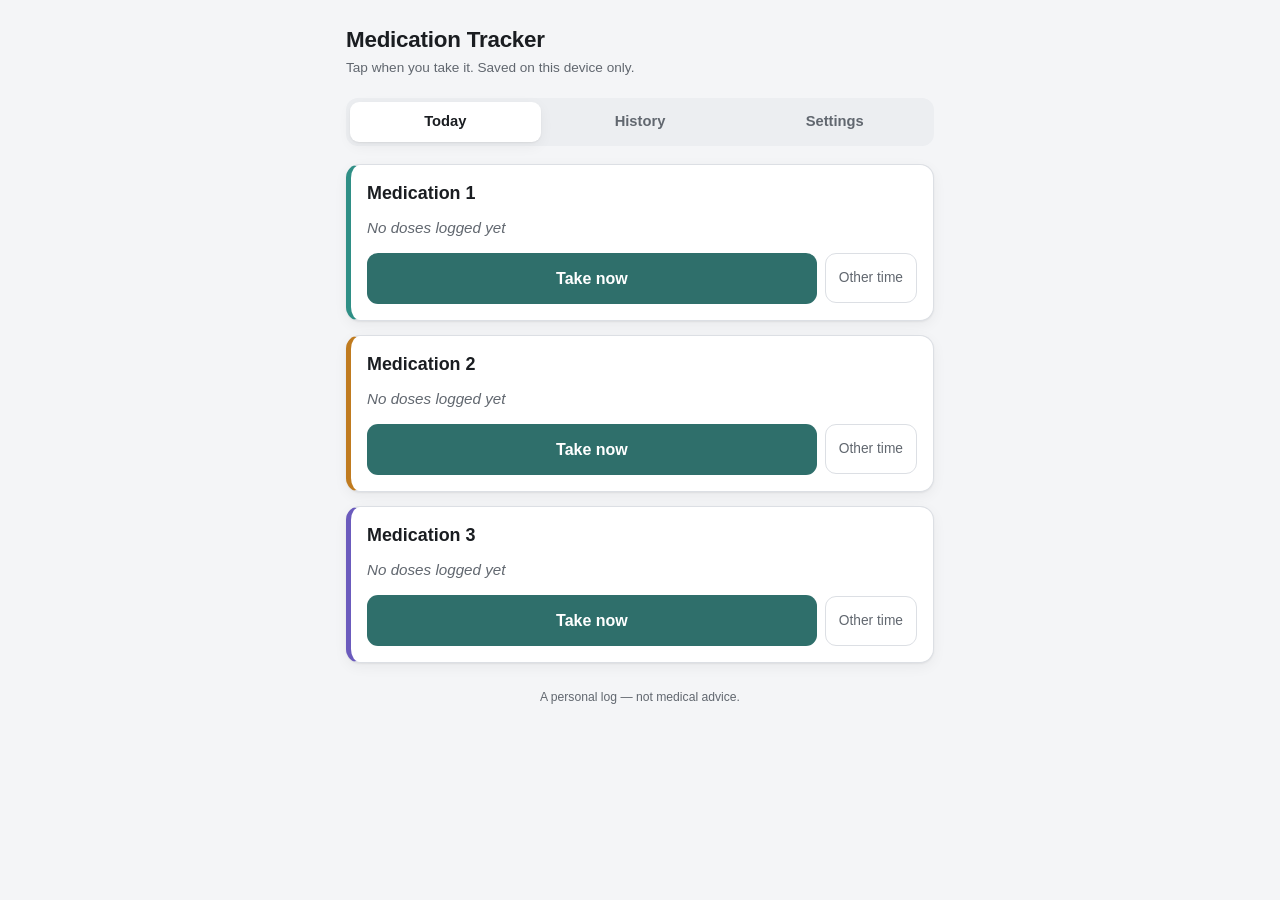
==== meds/index.html @ 49206b59 "Add local medication tracker web app A single-file, dependency-free page for logging when medication" ====
<!DOCTYPE html>
<html lang="en">
<head>
<meta charset="utf-8">
<meta name="viewport" content="width=device-width, initial-scale=1, viewport-fit=cover">
<meta name="color-scheme" content="light dark">
<meta name="description" content="A private, on-device log of when you took your medication.">
<title>Medication Tracker</title>
<style>
  :root {
    --bg: #f4f5f7;
    --surface: #ffffff;
    --surface-2: #eceef1;
    --text: #1a1d21;
    --text-muted: #61676f;
    --border: #dcdfe4;
    --accent: #2f6f6b;
    --accent-text: #ffffff;
    --danger: #b3261e;
    --warn-bg: #fdf3e2;
    --warn-text: #7a4e00;
    --warn-border: #e8d3a8;
    --shadow: 0 1px 2px rgba(0,0,0,.06), 0 4px 14px rgba(0,0,0,.05);
    --radius: 14px;
  }
  @media (prefers-color-scheme: dark) {
    :root {
      --bg: #14161a;
      --surface: #1d2025;
      --surface-2: #262a30;
      --text: #e9ebee;
      --text-muted: #9aa1aa;
      --border: #333840;
      --accent: #5fb3ad;
      --accent-text: #10201f;
      --danger: #f2938c;
      --warn-bg: #33291a;
      --warn-text: #e8c88a;
      --warn-border: #4d3e26;
      --shadow: 0 1px 2px rgba(0,0,0,.3), 0 4px 14px rgba(0,0,0,.25);
    }
  }

  * { box-sizing: border-box; }
  html, body { margin: 0; padding: 0; }
  body {
    background: var(--bg);
    color: var(--text);
    font-family: -apple-system, BlinkMacSystemFont, "Segoe UI", Roboto, Helvetica, Arial, sans-serif;
    font-size: 16px;
    line-height: 1.45;
    -webkit-text-size-adjust: 100%;
    padding: 0 0 env(safe-area-inset-bottom);
  }
  .wrap { max-width: 620px; margin: 0 auto; padding: 16px 16px 48px; }

  header { padding: 8px 0 4px; }
  h1 { font-size: 1.4rem; margin: 0 0 2px; letter-spacing: -.01em; }
  .sub { color: var(--text-muted); font-size: .85rem; margin: 0 0 16px; }

  /* ---- tabs ---- */
  nav.tabs {
    display: flex; gap: 4px; background: var(--surface-2);
    padding: 4px; border-radius: 12px; margin-bottom: 18px;
  }
  nav.tabs button {
    flex: 1; border: 0; background: transparent; color: var(--text-muted);
    font: inherit; font-size: .92rem; font-weight: 600; padding: 9px 6px;
    border-radius: 9px; cursor: pointer;
  }
  nav.tabs button[aria-selected="true"] {
    background: var(--surface); color: var(--text); box-shadow: var(--shadow);
  }

  /* ---- med cards ---- */
  .card {
    background: var(--surface); border: 1px solid var(--border);
    border-radius: var(--radius); box-shadow: var(--shadow);
    padding: 16px; margin-bottom: 14px;
    border-left: 5px solid var(--med-color, var(--accent));
  }
  .card-head { display: flex; align-items: baseline; gap: 8px; flex-wrap: wrap; }
  .med-name { font-size: 1.12rem; font-weight: 700; margin: 0; }
  .med-dose { color: var(--text-muted); font-size: .87rem; }
  .status { margin: 10px 0 14px; font-size: .95rem; }
  .status .big { font-weight: 600; }
  .status .never { color: var(--text-muted); font-style: italic; }
  .meta { color: var(--text-muted); font-size: .82rem; margin-top: 2px; }

  .interval-note {
    margin: 10px 0 0; padding: 8px 11px; border-radius: 9px;
    background: var(--warn-bg); color: var(--warn-text);
    border: 1px solid var(--warn-border); font-size: .83rem;
  }

  .actions { display: flex; gap: 8px; align-items: center; }
  button.take {
    flex: 1; background: var(--accent); color: var(--accent-text);
    border: 0; border-radius: 11px; padding: 14px 16px;
    font: inherit; font-weight: 700; font-size: 1rem; cursor: pointer;
    min-height: 50px;
  }
  button.take:active { transform: translateY(1px); }
  button.ghost {
    background: transparent; color: var(--text-muted);
    border: 1px solid var(--border); border-radius: 11px;
    padding: 12px 13px; font: inherit; font-size: .86rem;
    cursor: pointer; min-height: 50px; white-space: nowrap;
  }
  button.ghost:hover { color: var(--text); }

  /* ---- history ---- */
  .day-group { margin-bottom: 20px; }
  .day-head {
    font-size: .8rem; font-weight: 700; text-transform: uppercase;
    letter-spacing: .05em; color: var(--text-muted); margin: 0 0 7px 2px;
  }
  ul.entries { list-style: none; margin: 0; padding: 0;
    background: var(--surface); border: 1px solid var(--border);
    border-radius: var(--radius); overflow: hidden; box-shadow: var(--shadow); }
  ul.entries li {
    display: flex; align-items: center; gap: 11px;
    padding: 11px 13px; border-top: 1px solid var(--border);
  }
  ul.entries li:first-child { border-top: 0; }
  .dot { width: 10px; height: 10px; border-radius: 50%; flex: none; background: var(--accent); }
  .entry-time { font-variant-numeric: tabular-nums; font-weight: 600; min-width: 58px; }
  .entry-name { flex: 1; min-width: 0; overflow: hidden; text-overflow: ellipsis; white-space: nowrap; }
  .entry-note { color: var(--text-muted); font-size: .82rem; }
  button.del {
    background: transparent; border: 0; color: var(--text-muted);
    font: inherit; font-size: 1.1rem; line-height: 1; cursor: pointer;
    padding: 6px 8px; border-radius: 7px; flex: none;
  }
  button.del:hover { color: var(--danger); background: var(--surface-2); }

  /* ---- settings ---- */
  fieldset {
    background: var(--surface); border: 1px solid var(--border);
    border-radius: var(--radius); box-shadow: var(--shadow);
    padding: 14px 16px 16px; margin: 0 0 14px;
  }
  legend { font-weight: 700; font-size: .95rem; padding: 0 6px; }
  label { display: block; font-size: .8rem; font-weight: 600; color: var(--text-muted); margin: 10px 0 4px; }
  input[type="text"], input[type="number"], input[type="datetime-local"] {
    width: 100%; padding: 10px 11px; font: inherit; font-size: .95rem;
    background: var(--bg); color: var(--text);
    border: 1px solid var(--border); border-radius: 9px;
  }
  .row { display: flex; gap: 10px; }
  .row > * { flex: 1; min-width: 0; }
  .btn-row { display: flex; gap: 8px; flex-wrap: wrap; margin-top: 14px; }
  .btn-row button { flex: 1 1 auto; min-width: 120px; }
  button.secondary {
    background: var(--surface-2); color: var(--text); border: 1px solid var(--border);
    border-radius: 10px; padding: 11px 14px; font: inherit; font-size: .9rem;
    font-weight: 600; cursor: pointer;
  }
  button.danger { color: var(--danger); }
  .hint { font-size: .8rem; color: var(--text-muted); margin: 8px 0 0; }
  .med-block { border-top: 1px dashed var(--border); padding-top: 12px; margin-top: 14px; }
  .med-block:first-of-type { border-top: 0; padding-top: 0; margin-top: 6px; }
  .med-block-head { display: flex; align-items: center; justify-content: space-between; gap: 8px; }
  .swatch { width: 13px; height: 13px; border-radius: 4px; display: inline-block; vertical-align: -1px; margin-right: 6px; }

  .empty { color: var(--text-muted); text-align: center; padding: 34px 12px; font-size: .92rem; }

  /* ---- toast ---- */
  #toast {
    position: fixed; left: 50%; transform: translateX(-50%);
    bottom: calc(18px + env(safe-area-inset-bottom));
    background: var(--text); color: var(--bg);
    padding: 11px 14px; border-radius: 11px; box-shadow: var(--shadow);
    display: flex; align-items: center; gap: 14px; font-size: .9rem;
    max-width: calc(100vw - 32px); z-index: 50;
  }
  #toast[hidden] { display: none; }
  #toast button {
    background: transparent; border: 0; color: var(--bg);
    font: inherit; font-weight: 700; text-decoration: underline;
    cursor: pointer; padding: 2px 4px; flex: none;
  }

  /* ---- dialog ---- */
  dialog {
    border: 1px solid var(--border); border-radius: var(--radius);
    background: var(--surface); color: var(--text);
    padding: 18px; width: min(400px, calc(100vw - 32px)); box-shadow: var(--shadow);
  }
  dialog::backdrop { background: rgba(0,0,0,.45); }
  dialog h2 { margin: 0 0 4px; font-size: 1.05rem; }

  .banner {
    background: var(--warn-bg); color: var(--warn-text);
    border: 1px solid var(--warn-border);
    padding: 11px 13px; border-radius: 10px; font-size: .85rem; margin-bottom: 16px;
  }
  .banner[hidden] { display: none; }
  .banner code { font-size: .85em; }

  footer { margin-top: 26px; text-align: center; color: var(--text-muted); font-size: .76rem; }
</style>
</head>
<body>
<div class="wrap">

  <header>
    <h1>Medication Tracker</h1>
    <p class="sub">Tap when you take it. Saved on this device only.</p>
  </header>

  <div class="banner" id="storage-warning" hidden>
    <strong>Storage unavailable.</strong> This browser is blocking local storage, so entries
    will be lost when you close the page. Serve the folder over <code>http://localhost</code>
    instead of opening the file directly &mdash; see the README.
  </div>

  <nav class="tabs" role="tablist">
    <button role="tab" id="tab-today"    aria-selected="true"  aria-controls="view-today">Today</button>
    <button role="tab" id="tab-history"  aria-selected="false" aria-controls="view-history">History</button>
    <button role="tab" id="tab-settings" aria-selected="false" aria-controls="view-settings">Settings</button>
  </nav>

  <main>
    <section id="view-today"    role="tabpanel" aria-labelledby="tab-today"></section>
    <section id="view-history"  role="tabpanel" aria-labelledby="tab-history" hidden></section>
    <section id="view-settings" role="tabpanel" aria-labelledby="tab-settings" hidden></section>
  </main>

  <footer>A personal log &mdash; not medical advice.</footer>
</div>

<div id="toast" hidden role="status" aria-live="polite">
  <span id="toast-msg"></span>
  <button type="button" id="toast-action"></button>
</div>

<dialog id="manual-dialog">
  <form method="dialog">
    <h2 id="manual-title">Log a dose</h2>
    <p class="hint" style="margin-top:0">Use this if you took it earlier and forgot to log it.</p>
    <label for="manual-when">Date &amp; time</label>
    <input type="datetime-local" id="manual-when" required>
    <label for="manual-note">Note (optional)</label>
    <input type="text" id="manual-note" placeholder="e.g. with food" maxlength="120">
    <div class="btn-row">
      <button type="submit" value="cancel" class="secondary">Cancel</button>
      <button type="submit" value="save" class="secondary" id="manual-save"
              style="background:var(--accent);color:var(--accent-text);border-color:var(--accent)">Save</button>
    </div>
  </form>
</dialog>

<script>
(function () {
  "use strict";

  var STORAGE_KEY = "medtracker.v1";
  var PALETTE = ["#2f8f86", "#c07b1f", "#6b5bbd"];

  /* ---------- storage (degrades gracefully when blocked) ---------- */

  var storageOK = (function () {
    try {
      var k = "__mt_probe__";
      window.localStorage.setItem(k, "1");
      window.localStorage.removeItem(k);
      return true;
    } catch (e) {
      return false;
    }
  })();

  if (!storageOK) document.getElementById("storage-warning").hidden = false;

  function defaultState() {
    return {
      version: 1,
      meds: [
        { id: uid(), name: "Medication 1", dose: "", minIntervalHours: null, color: PALETTE[0] },
        { id: uid(), name: "Medication 2", dose: "", minIntervalHours: null, color: PALETTE[1] },
        { id: uid(), name: "Medication 3", dose: "", minIntervalHours: null, color: PALETTE[2] }
      ],
      log: []
    };
  }

  function load() {
    if (!storageOK) return defaultState();
    try {
      var raw = window.localStorage.getItem(STORAGE_KEY);
      if (!raw) return defaultState();
      var parsed = JSON.parse(raw);
      if (!parsed || !Array.isArray(parsed.meds) || !Array.isArray(parsed.log)) return defaultState();
      // Normalise anything hand-edited or written by an older build.
      parsed.meds = parsed.meds.map(function (m, i) {
        return {
          id: m.id || uid(),
          name: typeof m.name === "string" && m.name.trim() ? m.name : "Medication " + (i + 1),
          dose: typeof m.dose === "string" ? m.dose : "",
          minIntervalHours: Number.isFinite(m.minIntervalHours) && m.minIntervalHours > 0 ? m.minIntervalHours : null,
          color: m.color || PALETTE[i % PALETTE.length]
        };
      });
      parsed.log = parsed.log
        .filter(function (e) { return e && Number.isFinite(e.ts); })
        .map(function (e) {
          return { id: e.id || uid(), medId: e.medId, ts: e.ts, note: typeof e.note === "string" ? e.note : "" };
        });
      return parsed;
    } catch (e) {
      return defaultState();
    }
  }

  function save() {
    if (!storageOK) return;
    try {
      window.localStorage.setItem(STORAGE_KEY, JSON.stringify(state));
    } catch (e) {
      document.getElementById("storage-warning").hidden = false;
    }
  }

  function uid() {
    if (window.crypto && typeof window.crypto.randomUUID === "function") return window.crypto.randomUUID();
    return "id-" + Date.now().toString(36) + "-" + Math.random().toString(36).slice(2, 10);
  }

  var state = load();

  // Write the seeded defaults straight away, so a fresh install has stable
  // medication ids on disk even if the page is closed without logging anything.
  if (storageOK && !window.localStorage.getItem(STORAGE_KEY)) save();

  /* ---------- helpers ---------- */

  function esc(s) {
    return String(s == null ? "" : s).replace(/[&<>"']/g, function (c) {
      return { "&": "&amp;", "<": "&lt;", ">": "&gt;", '"': "&quot;", "'": "&#39;" }[c];
    });
  }

  var fmtTime = function (ts) {
    return new Date(ts).toLocaleTimeString([], { hour: "2-digit", minute: "2-digit" });
  };
  var fmtDayLong = function (ts) {
    return new Date(ts).toLocaleDateString([], { weekday: "long", day: "numeric", month: "short" });
  };
  function dayKey(ts) {
    var d = new Date(ts);
    return d.getFullYear() + "-" + pad(d.getMonth() + 1) + "-" + pad(d.getDate());
  }
  function pad(n) { return String(n).padStart(2, "0"); }

  function timeAgo(ts, now) {
    var mins = Math.floor(Math.max(0, (now - ts)) / 60000);
    if (mins < 1) return "just now";
    if (mins < 60) return mins + (mins === 1 ? " minute ago" : " minutes ago");
    var h = Math.floor(mins / 60), m = mins % 60;
    if (h < 24) return m ? h + "h " + m + "m ago" : h + (h === 1 ? " hour ago" : " hours ago");
    var d = Math.floor(h / 24);
    return d === 1 ? "yesterday" : d + " days ago";
  }

  function durationText(ms) {
    var mins = Math.max(0, Math.round(ms / 60000));
    var h = Math.floor(mins / 60), m = mins % 60;
    if (h && m) return h + "h " + m + "m";
    if (h) return h + "h";
    return m + "m";
  }

  function toLocalInputValue(d) {
    return d.getFullYear() + "-" + pad(d.getMonth() + 1) + "-" + pad(d.getDate()) +
           "T" + pad(d.getHours()) + ":" + pad(d.getMinutes());
  }

  function medById(id) {
    for (var i = 0; i < state.meds.length; i++) if (state.meds[i].id === id) return state.meds[i];
    return null;
  }

  function entriesFor(medId) {
    return state.log.filter(function (e) { return e.medId === medId; })
                    .sort(function (a, b) { return b.ts - a.ts; });
  }

  function lastEntry(medId) {
    return entriesFor(medId)[0] || null;
  }

  function countToday(medId) {
    var today = dayKey(Date.now());
    return state.log.filter(function (e) { return e.medId === medId && dayKey(e.ts) === today; }).length;
  }

  /* ---------- actions ---------- */

  function addEntry(medId, ts, note) {
    var entry = { id: uid(), medId: medId, ts: ts, note: note || "" };
    state.log.push(entry);
    save();
    render();
    return entry;
  }

  function removeEntry(entryId) {
    var idx = -1;
    for (var i = 0; i < state.log.length; i++) if (state.log[i].id === entryId) { idx = i; break; }
    if (idx === -1) return null;
    var removed = state.log.splice(idx, 1)[0];
    save();
    render();
    return removed;
  }

  function logNow(medId) {
    var med = medById(medId);
    if (!med) return;
    var prev = lastEntry(medId);
    // Guard against a double-tap registering as two separate doses.
    if (prev && Date.now() - prev.ts < 2 * 60000) {
      var ok = window.confirm(
        med.name + " was already logged " + timeAgo(prev.ts, Date.now()) +
        ".\n\nLog another dose anyway?"
      );
      if (!ok) return;
    }
    var entry = addEntry(medId, Date.now(), "");
    showToast(med.name + " logged at " + fmtTime(entry.ts), "Undo", function () {
      removeEntry(entry.id);
      showToast("Entry removed", null, null);
    });
  }

  /* ---------- toast ---------- */

  var toastEl = document.getElementById("toast");
  var toastMsg = document.getElementById("toast-msg");
  var toastBtn = document.getElementById("toast-action");
  var toastTimer = null;
  var toastHandler = null;

  function showToast(msg, actionLabel, handler) {
    window.clearTimeout(toastTimer);
    toastMsg.textContent = msg;
    toastHandler = handler || null;
    if (actionLabel && handler) {
      toastBtn.textContent = actionLabel;
      toastBtn.hidden = false;
    } else {
      toastBtn.hidden = true;
    }
    toastEl.hidden = false;
    toastTimer = window.setTimeout(hideToast, actionLabel ? 7000 : 2600);
  }
  function hideToast() {
    toastEl.hidden = true;
    toastHandler = null;
  }
  toastBtn.addEventListener("click", function () {
    var h = toastHandler;
    hideToast();
    if (h) h();
  });

  /* ---------- manual entry dialog ---------- */

  var manualDialog = document.getElementById("manual-dialog");
  var manualWhen = document.getElementById("manual-when");
  var manualNote = document.getElementById("manual-note");
  var manualTitle = document.getElementById("manual-title");
  var manualTargetId = null;

  function openManual(medId) {
    var med = medById(medId);
    if (!med) return;
    manualTargetId = medId;
    manualTitle.textContent = "Log " + med.name;
    manualWhen.value = toLocalInputValue(new Date());
    manualNote.value = "";
    if (typeof manualDialog.showModal === "function") manualDialog.showModal();
    else manualDialog.setAttribute("open", "");
  }

  manualDialog.addEventListener("close", function () {
    if (manualDialog.returnValue !== "save" || !manualTargetId) { manualTargetId = null; return; }
    var when = manualWhen.value ? new Date(manualWhen.value) : null;
    if (!when || isNaN(when.getTime())) { manualTargetId = null; return; }
    var med = medById(manualTargetId);
    var entry = addEntry(manualTargetId, when.getTime(), manualNote.value.trim());
    manualTargetId = null;
    showToast((med ? med.name : "Dose") + " logged for " + fmtTime(entry.ts), "Undo", function () {
      removeEntry(entry.id);
      showToast("Entry removed", null, null);
    });
  });

  /* ---------- views ---------- */

  function renderToday() {
    var now = Date.now();
    var html = state.meds.map(function (med) {
      var last = lastEntry(med.id);
      var today = countToday(med.id);

      var status = last
        ? '<div class="big">Last taken ' + esc(timeAgo(last.ts, now)) + '</div>' +
          '<div class="meta">' + esc(fmtDayLong(last.ts)) + ' at ' + esc(fmtTime(last.ts)) +
          ' &middot; ' + today + (today === 1 ? " dose" : " doses") + ' today</div>'
        : '<div class="never">No doses logged yet</div>';

      var note = "";
      if (med.minIntervalHours && last) {
        var nextAt = last.ts + med.minIntervalHours * 3600000;
        note = now < nextAt
          ? '<p class="interval-note">Your ' + esc(med.minIntervalHours) + 'h spacing: next dose at ' +
            esc(fmtTime(nextAt)) + ' (in ' + esc(durationText(nextAt - now)) + ')</p>'
          : '';
      }

      return '' +
        '<article class="card" style="--med-color:' + esc(med.color) + '">' +
          '<div class="card-head">' +
            '<h2 class="med-name">' + esc(med.name) + '</h2>' +
            (med.dose ? '<span class="med-dose">' + esc(med.dose) + '</span>' : '') +
          '</div>' +
          '<div class="status">' + status + '</div>' +
          '<div class="actions">' +
            '<button type="button" class="take" data-action="take" data-med="' + esc(med.id) + '">Take now</button>' +
            '<button type="button" class="ghost" data-action="manual" data-med="' + esc(med.id) + '">Other time</button>' +
          '</div>' +
          note +
        '</article>';
    }).join("");

    if (!state.meds.length) {
      html = '<p class="empty">No medications configured. Add one in <strong>Settings</strong>.</p>';
    }
    document.getElementById("view-today").innerHTML = html;
  }

  function renderHistory() {
    var sorted = state.log.slice().sort(function (a, b) { return b.ts - a.ts; });
    if (!sorted.length) {
      document.getElementById("view-history").innerHTML =
        '<p class="empty">Nothing logged yet.<br>Doses you record will appear here, newest first.</p>';
      return;
    }

    var groups = [];
    var byKey = {};
    sorted.forEach(function (e) {
      var k = dayKey(e.ts);
      if (!byKey[k]) { byKey[k] = { key: k, ts: e.ts, items: [] }; groups.push(byKey[k]); }
      byKey[k].items.push(e);
    });

    var todayKey = dayKey(Date.now());
    var yesterdayKey = dayKey(Date.now() - 86400000);

    document.getElementById("view-history").innerHTML = groups.map(function (g) {
      var heading = g.key === todayKey ? "Today"
                  : g.key === yesterdayKey ? "Yesterday"
                  : fmtDayLong(g.ts);
      var rows = g.items.map(function (e) {
        var med = medById(e.medId);
        return '<li>' +
            '<span class="dot" style="background:' + esc(med ? med.color : "#888") + '"></span>' +
            '<span class="entry-time">' + esc(fmtTime(e.ts)) + '</span>' +
            '<span class="entry-name">' + esc(med ? med.name : "(deleted medication)") +
              (e.note ? ' <span class="entry-note">&mdash; ' + esc(e.note) + '</span>' : '') +
            '</span>' +
            '<button type="button" class="del" data-action="delete" data-entry="' + esc(e.id) + '" ' +
              'aria-label="Delete entry">&times;</button>' +
          '</li>';
      }).join("");
      return '<div class="day-group">' +
               '<h2 class="day-head">' + esc(heading) + ' &middot; ' + g.items.length + '</h2>' +
               '<ul class="entries">' + rows + '</ul>' +
             '</div>';
    }).join("");
  }

  function renderSettings() {
    var medBlocks = state.meds.map(function (med, i) {
      return '' +
        '<div class="med-block">' +
          '<div class="med-block-head">' +
            '<strong><span class="swatch" style="background:' + esc(med.color) + '"></span>' +
              'Medication ' + (i + 1) + '</strong>' +
            '<button type="button" class="del" data-action="remove-med" data-med="' + esc(med.id) + '" ' +
              'aria-label="Remove this medication">&times;</button>' +
          '</div>' +
          '<label for="name-' + esc(med.id) + '">Name</label>' +
          '<input type="text" id="name-' + esc(med.id) + '" value="' + esc(med.name) + '" ' +
            'data-field="name" data-med="' + esc(med.id) + '" maxlength="60" placeholder="e.g. Vitamin D">' +
          '<div class="row">' +
            '<div>' +
              '<label for="dose-' + esc(med.id) + '">Dose (optional)</label>' +
              '<input type="text" id="dose-' + esc(med.id) + '" value="' + esc(med.dose) + '" ' +
                'data-field="dose" data-med="' + esc(med.id) + '" maxlength="40" placeholder="e.g. 500 mg">' +
            '</div>' +
            '<div>' +
              '<label for="iv-' + esc(med.id) + '">Min hours between doses</label>' +
              '<input type="number" id="iv-' + esc(med.id) + '" min="0" max="168" step="0.5" ' +
                'value="' + (med.minIntervalHours == null ? "" : esc(med.minIntervalHours)) + '" ' +
                'data-field="minIntervalHours" data-med="' + esc(med.id) + '" placeholder="optional">' +
            '</div>' +
          '</div>' +
        '</div>';
    }).join("");

    document.getElementById("view-settings").innerHTML = '' +
      '<fieldset>' +
        '<legend>Your medications</legend>' +
        medBlocks +
        '<div class="btn-row">' +
          '<button type="button" class="secondary" data-action="add-med">+ Add medication</button>' +
        '</div>' +
        '<p class="hint">Changes save as you type. The spacing figure is your own reminder, ' +
          'taken from your prescription &mdash; this app never suggests a dose or an interval, ' +
          'and it will not stop you logging one.</p>' +
      '</fieldset>' +

      '<fieldset>' +
        '<legend>Your data</legend>' +
        '<p class="hint" style="margin-top:2px">' +
          state.log.length + (state.log.length === 1 ? " entry" : " entries") +
          ' stored in this browser. Nothing is uploaded anywhere.</p>' +
        '<div class="btn-row">' +
          '<button type="button" class="secondary" data-action="export-csv">Export CSV</button>' +
          '<button type="button" class="secondary" data-action="export-json">Export JSON</button>' +
          '<button type="button" class="secondary" data-action="import-json">Import JSON</button>' +
        '</div>' +
        '<div class="btn-row">' +
          '<button type="button" class="secondary danger" data-action="clear-log">Delete all entries</button>' +
        '</div>' +
        '<p class="hint">Because the log lives only in this browser, clearing site data ' +
          'or switching device loses it. Export now and then if it matters.</p>' +
      '</fieldset>';
  }

  function render() {
    renderToday();
    renderHistory();
    renderSettings();
  }

  /* ---------- export / import ---------- */

  function download(filename, text, mime) {
    var blob = new Blob([text], { type: mime + ";charset=utf-8" });
    var url = URL.createObjectURL(blob);
    var a = document.createElement("a");
    a.href = url;
    a.download = filename;
    document.body.appendChild(a);
    a.click();
    document.body.removeChild(a);
    window.setTimeout(function () { URL.revokeObjectURL(url); }, 1000);
  }

  function stamp() {
    var d = new Date();
    return d.getFullYear() + pad(d.getMonth() + 1) + pad(d.getDate());
  }

  function csvCell(v) {
    var s = String(v == null ? "" : v);
    return /[",\n]/.test(s) ? '"' + s.replace(/"/g, '""') + '"' : s;
  }

  function exportCsv() {
    var rows = [["medication", "dose", "date", "time", "iso_timestamp", "note"]];
    state.log.slice().sort(function (a, b) { return a.ts - b.ts; }).forEach(function (e) {
      var med = medById(e.medId);
      var d = new Date(e.ts);
      rows.push([
        med ? med.name : "(deleted)",
        med ? med.dose : "",
        dayKey(e.ts),
        pad(d.getHours()) + ":" + pad(d.getMinutes()),
        d.toISOString(),
        e.note || ""
      ]);
    });
    var csv = rows.map(function (r) { return r.map(csvCell).join(","); }).join("\r\n");
    download("medication-log-" + stamp() + ".csv", csv, "text/csv");
  }

  function exportJson() {
    download("medication-log-" + stamp() + ".json", JSON.stringify(state, null, 2), "application/json");
  }

  function importJson() {
    var input = document.createElement("input");
    input.type = "file";
    input.accept = "application/json,.json";
    input.addEventListener("change", function () {
      var file = input.files && input.files[0];
      if (!file) return;
      var reader = new FileReader();
      reader.onload = function () {
        var incoming;
        try {
          incoming = JSON.parse(String(reader.result));
        } catch (e) {
          window.alert("That file isn't valid JSON.");
          return;
        }
        if (!incoming || !Array.isArray(incoming.meds) || !Array.isArray(incoming.log)) {
          window.alert("That doesn't look like a medication export.");
          return;
        }
        if (!window.confirm(
          "Replace what's here with the file's " + incoming.log.length + " entries and " +
          incoming.meds.length + " medications?\n\nThis cannot be undone."
        )) return;
        if (storageOK) window.localStorage.setItem(STORAGE_KEY, JSON.stringify(incoming));
        state = load();
        render();
        showToast("Imported " + state.log.length + " entries", null, null);
      };
      reader.readAsText(file);
    });
    input.click();
  }

  /* ---------- event wiring ---------- */

  document.addEventListener("click", function (ev) {
    var btn = ev.target.closest ? ev.target.closest("[data-action]") : null;
    if (!btn) return;
    var action = btn.getAttribute("data-action");

    if (action === "take") { logNow(btn.getAttribute("data-med")); return; }
    if (action === "manual") { openManual(btn.getAttribute("data-med")); return; }

    if (action === "delete") {
      var removed = removeEntry(btn.getAttribute("data-entry"));
      if (removed) {
        var med = medById(removed.medId);
        showToast("Deleted " + (med ? med.name : "entry") + " at " + fmtTime(removed.ts), "Undo", function () {
          state.log.push(removed);
          save();
          render();
        });
      }
      return;
    }

    if (action === "add-med") {
      state.meds.push({
        id: uid(),
        name: "Medication " + (state.meds.length + 1),
        dose: "",
        minIntervalHours: null,
        color: PALETTE[state.meds.length % PALETTE.length]
      });
      save();
      render();
      return;
    }

    if (action === "remove-med") {
      var medId = btn.getAttribute("data-med");
      var target = medById(medId);
      if (!target) return;
      var n = entriesFor(medId).length;
      if (!window.confirm(
        "Remove " + target.name + "?" + (n ? "\n\nIts " + n + " logged " + (n === 1 ? "entry stays" : "entries stay") +
        " in History, marked as deleted." : "")
      )) return;
      state.meds = state.meds.filter(function (m) { return m.id !== medId; });
      save();
      render();
      return;
    }

    if (action === "export-csv") { exportCsv(); return; }
    if (action === "export-json") { exportJson(); return; }
    if (action === "import-json") { importJson(); return; }

    if (action === "clear-log") {
      if (!state.log.length) { showToast("Nothing to delete", null, null); return; }
      if (!window.confirm("Delete all " + state.log.length + " logged entries?\n\nThis cannot be undone. " +
                          "Your medication names and settings are kept.")) return;
      state.log = [];
      save();
      render();
      showToast("All entries deleted", null, null);
      return;
    }
  });

  // Settings fields save as you type.
  document.getElementById("view-settings").addEventListener("input", function (ev) {
    var el = ev.target;
    var field = el.getAttribute && el.getAttribute("data-field");
    if (!field) return;
    var med = medById(el.getAttribute("data-med"));
    if (!med) return;

    if (field === "minIntervalHours") {
      var n = parseFloat(el.value);
      med.minIntervalHours = Number.isFinite(n) && n > 0 ? n : null;
    } else {
      med[field] = el.value;
    }
    save();
    // Re-render only the other views, so the field being typed into keeps focus.
    renderToday();
    renderHistory();
  });

  // Blank name falls back to a placeholder rather than an unlabelled card.
  document.getElementById("view-settings").addEventListener("change", function (ev) {
    var el = ev.target;
    if (el.getAttribute && el.getAttribute("data-field") === "name" && !el.value.trim()) {
      var med = medById(el.getAttribute("data-med"));
      if (med) {
        med.name = "Medication " + (state.meds.indexOf(med) + 1);
        save();
        render();
      }
    }
  });

  /* ---------- tabs ---------- */

  var tabs = [
    { btn: document.getElementById("tab-today"),    panel: document.getElementById("view-today") },
    { btn: document.getElementById("tab-history"),  panel: document.getElementById("view-history") },
    { btn: document.getElementById("tab-settings"), panel: document.getElementById("view-settings") }
  ];

  tabs.forEach(function (t) {
    t.btn.addEventListener("click", function () {
      tabs.forEach(function (other) {
        var active = other === t;
        other.btn.setAttribute("aria-selected", active ? "true" : "false");
        other.panel.hidden = !active;
      });
    });
  });

  /* ---------- keep relative times honest ---------- */

  window.setInterval(renderToday, 30000);
  document.addEventListener("visibilitychange", function () {
    if (!document.hidden) renderToday();
  });

  render();
})();
</script>
</body>
</html>
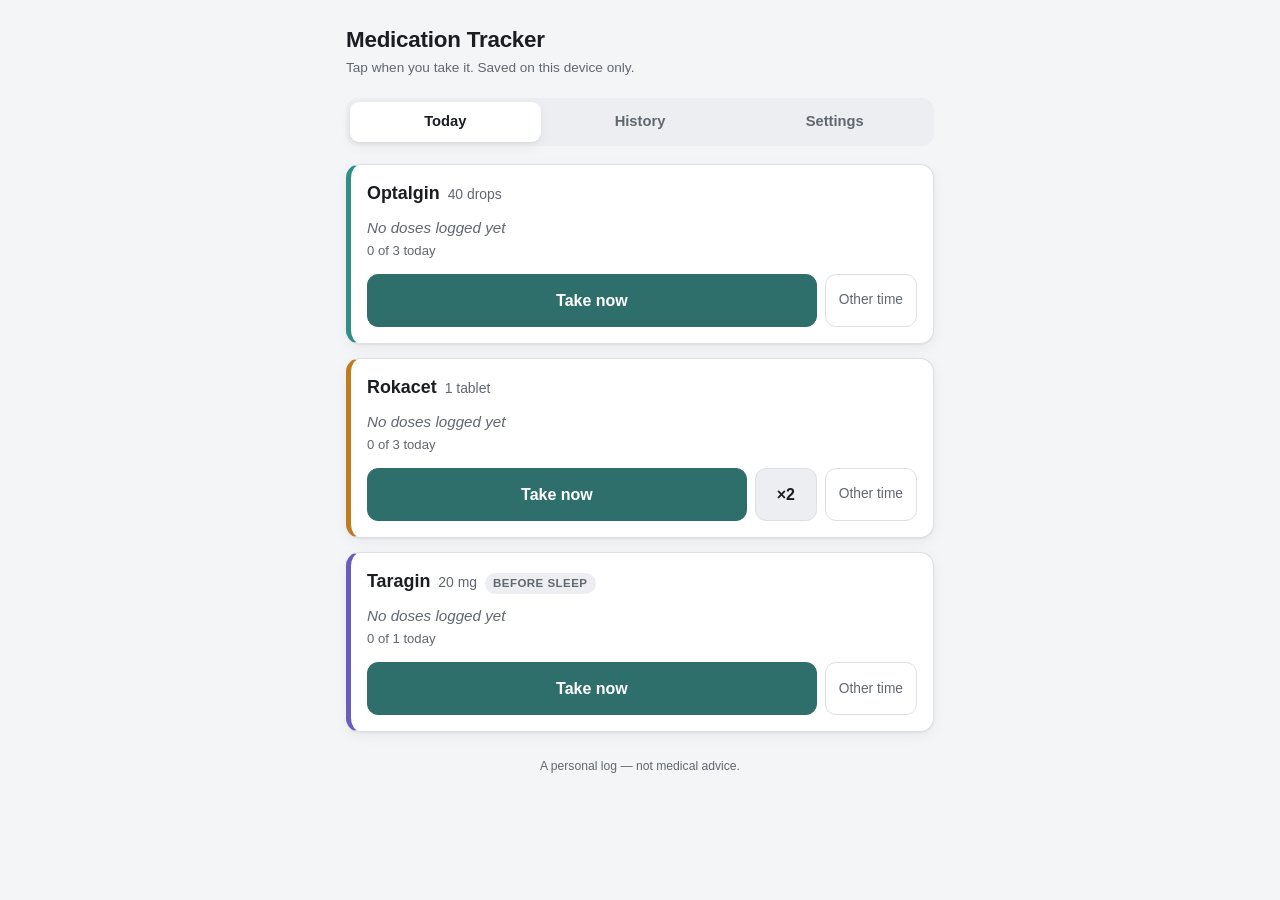
==== commit 6f278b62: "Set up the real regimen and add daily maximums and double doses Replaces the placeholder medications" ====
--- a/meds/index.html
+++ b/meds/index.html
@@ -82,26 +82,38 @@
   .card-head { display: flex; align-items: baseline; gap: 8px; flex-wrap: wrap; }
   .med-name { font-size: 1.12rem; font-weight: 700; margin: 0; }
   .med-dose { color: var(--text-muted); font-size: .87rem; }
+  .med-when {
+    font-size: .72rem; font-weight: 700; text-transform: uppercase; letter-spacing: .04em;
+    background: var(--surface-2); color: var(--text-muted);
+    padding: 2px 8px; border-radius: 20px;
+  }
   .status { margin: 10px 0 14px; font-size: .95rem; }
   .status .big { font-weight: 600; }
   .status .never { color: var(--text-muted); font-style: italic; }
   .meta { color: var(--text-muted); font-size: .82rem; margin-top: 2px; }
-
-  .interval-note {
-    margin: 10px 0 0; padding: 8px 11px; border-radius: 9px;
+  .meta .full { color: var(--warn-text); font-weight: 700; }
+
+  .note-list { margin: 10px 0 0; padding: 0; list-style: none; }
+  .note-list li {
+    padding: 8px 11px; border-radius: 9px; margin-top: 6px;
     background: var(--warn-bg); color: var(--warn-text);
     border: 1px solid var(--warn-border); font-size: .83rem;
   }
 
-  .actions { display: flex; gap: 8px; align-items: center; }
+  .actions { display: flex; gap: 8px; align-items: stretch; }
   button.take {
-    flex: 1; background: var(--accent); color: var(--accent-text);
-    border: 0; border-radius: 11px; padding: 14px 16px;
+    flex: 1 1 auto; background: var(--accent); color: var(--accent-text);
+    border: 1px solid var(--accent); border-radius: 11px; padding: 14px 12px;
     font: inherit; font-weight: 700; font-size: 1rem; cursor: pointer;
     min-height: 50px;
   }
   button.take:active { transform: translateY(1px); }
+  button.take.double {
+    flex: 0 0 auto; min-width: 62px; padding: 14px 10px;
+    background: var(--surface-2); color: var(--text); border-color: var(--border);
+  }
   button.ghost {
+    flex: 0 0 auto;
     background: transparent; color: var(--text-muted);
     border: 1px solid var(--border); border-radius: 11px;
     padding: 12px 13px; font: inherit; font-size: .86rem;
@@ -126,6 +138,10 @@
   .dot { width: 10px; height: 10px; border-radius: 50%; flex: none; background: var(--accent); }
   .entry-time { font-variant-numeric: tabular-nums; font-weight: 600; min-width: 58px; }
   .entry-name { flex: 1; min-width: 0; overflow: hidden; text-overflow: ellipsis; white-space: nowrap; }
+  .entry-x2 {
+    font-size: .72rem; font-weight: 700; background: var(--surface-2);
+    border: 1px solid var(--border); border-radius: 5px; padding: 1px 5px; margin-left: 5px;
+  }
   .entry-note { color: var(--text-muted); font-size: .82rem; }
   button.del {
     background: transparent; border: 0; color: var(--text-muted);
@@ -147,6 +163,13 @@
     background: var(--bg); color: var(--text);
     border: 1px solid var(--border); border-radius: 9px;
   }
+  label.check {
+    display: flex; align-items: center; gap: 8px; margin: 12px 0 2px;
+    font-size: .87rem; color: var(--text); font-weight: 500; cursor: pointer;
+  }
+  label.check input { width: 18px; height: 18px; margin: 0; flex: none; accent-color: var(--accent); }
+  /* `display: flex` above would otherwise beat the UA's [hidden] rule. */
+  label.check[hidden] { display: none; }
   .row { display: flex; gap: 10px; }
   .row > * { flex: 1; min-width: 0; }
   .btn-row { display: flex; gap: 8px; flex-wrap: wrap; margin-top: 14px; }
@@ -241,6 +264,10 @@
     <p class="hint" style="margin-top:0">Use this if you took it earlier and forgot to log it.</p>
     <label for="manual-when">Date &amp; time</label>
     <input type="datetime-local" id="manual-when" required>
+    <label class="check" id="manual-double-wrap" hidden>
+      <input type="checkbox" id="manual-double">
+      <span id="manual-double-label">Double dose</span>
+    </label>
     <label for="manual-note">Note (optional)</label>
     <input type="text" id="manual-note" placeholder="e.g. with food" maxlength="120">
     <div class="btn-row">
@@ -273,17 +300,24 @@
 
   if (!storageOK) document.getElementById("storage-warning").hidden = false;
 
+  // The regimen this install starts with. Every field is editable in Settings.
   function defaultState() {
     return {
-      version: 1,
+      version: 2,
       meds: [
-        { id: uid(), name: "Medication 1", dose: "", minIntervalHours: null, color: PALETTE[0] },
-        { id: uid(), name: "Medication 2", dose: "", minIntervalHours: null, color: PALETTE[1] },
-        { id: uid(), name: "Medication 3", dose: "", minIntervalHours: null, color: PALETTE[2] }
+        { id: uid(), name: "Optalgin", dose: "40 drops", schedule: "",
+          minIntervalHours: 6, maxPerDay: 3, allowDouble: false, color: PALETTE[0] },
+        { id: uid(), name: "Rokacet", dose: "1 tablet", schedule: "",
+          minIntervalHours: null, maxPerDay: 3, allowDouble: true, color: PALETTE[1] },
+        { id: uid(), name: "Taragin", dose: "20 mg", schedule: "Before sleep",
+          minIntervalHours: null, maxPerDay: 1, allowDouble: false, color: PALETTE[2] }
       ],
       log: []
     };
   }
+
+  function posNum(v) { return Number.isFinite(v) && v > 0 ? v : null; }
+  function posInt(v) { return Number.isFinite(v) && v > 0 ? Math.floor(v) : null; }
 
   function load() {
     if (!storageOK) return defaultState();
@@ -292,20 +326,30 @@
       if (!raw) return defaultState();
       var parsed = JSON.parse(raw);
       if (!parsed || !Array.isArray(parsed.meds) || !Array.isArray(parsed.log)) return defaultState();
-      // Normalise anything hand-edited or written by an older build.
+      // Normalise anything hand-edited, or written by an earlier build that
+      // had no maxPerDay / allowDouble / schedule fields.
       parsed.meds = parsed.meds.map(function (m, i) {
         return {
           id: m.id || uid(),
           name: typeof m.name === "string" && m.name.trim() ? m.name : "Medication " + (i + 1),
           dose: typeof m.dose === "string" ? m.dose : "",
-          minIntervalHours: Number.isFinite(m.minIntervalHours) && m.minIntervalHours > 0 ? m.minIntervalHours : null,
+          schedule: typeof m.schedule === "string" ? m.schedule : "",
+          minIntervalHours: posNum(m.minIntervalHours),
+          maxPerDay: posInt(m.maxPerDay),
+          allowDouble: m.allowDouble === true,
           color: m.color || PALETTE[i % PALETTE.length]
         };
       });
       parsed.log = parsed.log
         .filter(function (e) { return e && Number.isFinite(e.ts); })
         .map(function (e) {
-          return { id: e.id || uid(), medId: e.medId, ts: e.ts, note: typeof e.note === "string" ? e.note : "" };
+          return {
+            id: e.id || uid(),
+            medId: e.medId,
+            ts: e.ts,
+            units: e.units === 2 ? 2 : 1,
+            note: typeof e.note === "string" ? e.note : ""
+          };
         });
       return parsed;
     } catch (e) {
@@ -327,7 +371,17 @@
     return "id-" + Date.now().toString(36) + "-" + Math.random().toString(36).slice(2, 10);
   }
 
+  // An install left on the old untouched placeholders (nothing renamed, nothing
+  // logged) is upgraded to the real regimen. Anything customised is left alone.
+  function isUntouchedPlaceholders(s) {
+    return s.log.length === 0 && s.meds.length === 3 && s.meds.every(function (m, i) {
+      return m.name === "Medication " + (i + 1) && !m.dose && !m.schedule &&
+             m.minIntervalHours == null && m.maxPerDay == null && !m.allowDouble;
+    });
+  }
+
   var state = load();
+  if (isUntouchedPlaceholders(state)) state = defaultState();
 
   // Write the seeded defaults straight away, so a fresh install has stable
   // medication ids on disk even if the page is closed without logging anything.
@@ -386,19 +440,67 @@
                     .sort(function (a, b) { return b.ts - a.ts; });
   }
 
-  function lastEntry(medId) {
-    return entriesFor(medId)[0] || null;
-  }
-
-  function countToday(medId) {
-    var today = dayKey(Date.now());
-    return state.log.filter(function (e) { return e.medId === medId && dayKey(e.ts) === today; }).length;
+  function lastEntry(medId) { return entriesFor(medId)[0] || null; }
+
+  // Nearest dose at or before a given moment — so back-dated entries are
+  // spacing-checked against the dose that actually preceded them.
+  function doseBefore(medId, ts) {
+    var list = entriesFor(medId).filter(function (e) { return e.ts <= ts; });
+    return list[0] || null;
+  }
+
+  // The daily limit counts doses, not button presses: a ×2 take is two doses.
+  function dosesOn(medId, key) {
+    return state.log.reduce(function (sum, e) {
+      if (e.medId !== medId || dayKey(e.ts) !== key) return sum;
+      return sum + (e.units === 2 ? 2 : 1);
+    }, 0);
+  }
+
+  function dosesToday(medId) { return dosesOn(medId, dayKey(Date.now())); }
+
+  /* ---------- the checks before a dose is logged ---------- *
+   * Every figure here is one the user entered from their own prescription.
+   * These only ever produce a confirm — nothing is refused or blocked.       */
+
+  function logWarnings(med, whenTs, units) {
+    var out = [];
+    var prev = doseBefore(med.id, whenTs);
+    units = units === 2 ? 2 : 1;
+
+    if (prev) {
+      if (med.minIntervalHours) {
+        var nextAt = prev.ts + med.minIntervalHours * 3600000;
+        if (whenTs < nextAt) {
+          out.push("Your " + med.minIntervalHours + "h spacing is not up until " +
+                   fmtTime(nextAt) + " — " + durationText(nextAt - whenTs) + " from then.");
+        }
+      } else if (whenTs - prev.ts < 2 * 60000) {
+        // No spacing rule set, so still guard against a fumbled double-tap.
+        out.push(med.name + " was already logged " + timeAgo(prev.ts, whenTs) + ".");
+      }
+    }
+
+    if (med.maxPerDay) {
+      var n = dosesOn(med.id, dayKey(whenTs));
+      if (n + units > med.maxPerDay) {
+        out.push("That would put you at " + (n + units) + " for the day, and you set a " +
+                 "limit of " + med.maxPerDay + ".");
+      }
+    }
+    return out;
+  }
+
+  function confirmLog(med, whenTs, units) {
+    var warnings = logWarnings(med, whenTs, units);
+    if (!warnings.length) return true;
+    return window.confirm(warnings.join("\n\n") + "\n\nLog it anyway?");
   }
 
   /* ---------- actions ---------- */
 
-  function addEntry(medId, ts, note) {
-    var entry = { id: uid(), medId: medId, ts: ts, note: note || "" };
+  function addEntry(medId, ts, units, note) {
+    var entry = { id: uid(), medId: medId, ts: ts, units: units === 2 ? 2 : 1, note: note || "" };
     state.log.push(entry);
     save();
     render();
@@ -415,23 +517,20 @@
     return removed;
   }
 
-  function logNow(medId) {
+  function announce(med, entry) {
+    showToast(med.name + (entry.units === 2 ? " ×2" : "") + " logged at " + fmtTime(entry.ts),
+      "Undo", function () {
+        removeEntry(entry.id);
+        showToast("Entry removed", null, null);
+      });
+  }
+
+  function logNow(medId, units) {
     var med = medById(medId);
     if (!med) return;
-    var prev = lastEntry(medId);
-    // Guard against a double-tap registering as two separate doses.
-    if (prev && Date.now() - prev.ts < 2 * 60000) {
-      var ok = window.confirm(
-        med.name + " was already logged " + timeAgo(prev.ts, Date.now()) +
-        ".\n\nLog another dose anyway?"
-      );
-      if (!ok) return;
-    }
-    var entry = addEntry(medId, Date.now(), "");
-    showToast(med.name + " logged at " + fmtTime(entry.ts), "Undo", function () {
-      removeEntry(entry.id);
-      showToast("Entry removed", null, null);
-    });
+    var now = Date.now();
+    if (!confirmLog(med, now, units)) return;
+    announce(med, addEntry(medId, now, units, ""));
   }
 
   /* ---------- toast ---------- */
@@ -471,6 +570,9 @@
   var manualWhen = document.getElementById("manual-when");
   var manualNote = document.getElementById("manual-note");
   var manualTitle = document.getElementById("manual-title");
+  var manualDouble = document.getElementById("manual-double");
+  var manualDoubleWrap = document.getElementById("manual-double-wrap");
+  var manualDoubleLabel = document.getElementById("manual-double-label");
   var manualTargetId = null;
 
   function openManual(medId) {
@@ -480,21 +582,27 @@
     manualTitle.textContent = "Log " + med.name;
     manualWhen.value = toLocalInputValue(new Date());
     manualNote.value = "";
+    manualDouble.checked = false;
+    manualDoubleWrap.hidden = !med.allowDouble;
+    manualDoubleLabel.textContent = med.dose ? "Double dose (" + med.dose + " × 2)" : "Double dose";
     if (typeof manualDialog.showModal === "function") manualDialog.showModal();
     else manualDialog.setAttribute("open", "");
   }
 
   manualDialog.addEventListener("close", function () {
-    if (manualDialog.returnValue !== "save" || !manualTargetId) { manualTargetId = null; return; }
+    var medId = manualTargetId;
+    manualTargetId = null;
+    if (manualDialog.returnValue !== "save" || !medId) return;
+
     var when = manualWhen.value ? new Date(manualWhen.value) : null;
-    if (!when || isNaN(when.getTime())) { manualTargetId = null; return; }
-    var med = medById(manualTargetId);
-    var entry = addEntry(manualTargetId, when.getTime(), manualNote.value.trim());
-    manualTargetId = null;
-    showToast((med ? med.name : "Dose") + " logged for " + fmtTime(entry.ts), "Undo", function () {
-      removeEntry(entry.id);
-      showToast("Entry removed", null, null);
-    });
+    if (!when || isNaN(when.getTime())) return;
+
+    var med = medById(medId);
+    if (!med) return;
+
+    var units = med.allowDouble && manualDouble.checked ? 2 : 1;
+    if (!confirmLog(med, when.getTime(), units)) return;
+    announce(med, addEntry(medId, when.getTime(), units, manualNote.value.trim()));
   });
 
   /* ---------- views ---------- */
@@ -503,35 +611,63 @@
     var now = Date.now();
     var html = state.meds.map(function (med) {
       var last = lastEntry(med.id);
-      var today = countToday(med.id);
+      var today = dosesToday(med.id);
+
+      var countText = med.maxPerDay
+        ? today + " of " + med.maxPerDay + " today"
+        : today + (today === 1 ? " dose" : " doses") + " today";
+      if (med.maxPerDay && today >= med.maxPerDay) {
+        countText = '<span class="full">' + esc(countText) + '</span>';
+      } else {
+        countText = esc(countText);
+      }
 
       var status = last
-        ? '<div class="big">Last taken ' + esc(timeAgo(last.ts, now)) + '</div>' +
+        ? '<div class="big">Last taken ' + esc(timeAgo(last.ts, now)) +
+            (last.units === 2 ? ' <span class="entry-x2">×2</span>' : '') + '</div>' +
           '<div class="meta">' + esc(fmtDayLong(last.ts)) + ' at ' + esc(fmtTime(last.ts)) +
-          ' &middot; ' + today + (today === 1 ? " dose" : " doses") + ' today</div>'
-        : '<div class="never">No doses logged yet</div>';
-
-      var note = "";
+          ' &middot; ' + countText + '</div>'
+        : '<div class="never">No doses logged yet</div>' +
+          (med.maxPerDay ? '<div class="meta">' + countText + '</div>' : '');
+
+      // Standing notes on the card: the same figures the confirm would raise,
+      // shown before the button is pressed rather than after.
+      var notes = [];
       if (med.minIntervalHours && last) {
         var nextAt = last.ts + med.minIntervalHours * 3600000;
-        note = now < nextAt
-          ? '<p class="interval-note">Your ' + esc(med.minIntervalHours) + 'h spacing: next dose at ' +
-            esc(fmtTime(nextAt)) + ' (in ' + esc(durationText(nextAt - now)) + ')</p>'
-          : '';
+        if (now < nextAt) {
+          notes.push("Your " + med.minIntervalHours + "h spacing: next dose at " +
+                     fmtTime(nextAt) + " (in " + durationText(nextAt - now) + ")");
+        }
       }
+      if (med.maxPerDay && today >= med.maxPerDay) {
+        notes.push(today > med.maxPerDay
+          ? today + " logged today, past the " + med.maxPerDay + " a day you set."
+          : "That is the full " + med.maxPerDay + " for today.");
+      }
+      var noteHtml = notes.length
+        ? '<ul class="note-list">' + notes.map(function (n) {
+            return '<li>' + esc(n) + '</li>';
+          }).join("") + '</ul>'
+        : '';
 
       return '' +
         '<article class="card" style="--med-color:' + esc(med.color) + '">' +
           '<div class="card-head">' +
             '<h2 class="med-name">' + esc(med.name) + '</h2>' +
             (med.dose ? '<span class="med-dose">' + esc(med.dose) + '</span>' : '') +
+            (med.schedule ? '<span class="med-when">' + esc(med.schedule) + '</span>' : '') +
           '</div>' +
           '<div class="status">' + status + '</div>' +
           '<div class="actions">' +
             '<button type="button" class="take" data-action="take" data-med="' + esc(med.id) + '">Take now</button>' +
+            (med.allowDouble
+              ? '<button type="button" class="take double" data-action="take-double" ' +
+                'data-med="' + esc(med.id) + '" title="Log a double dose">×2</button>'
+              : '') +
             '<button type="button" class="ghost" data-action="manual" data-med="' + esc(med.id) + '">Other time</button>' +
           '</div>' +
-          note +
+          noteHtml +
         '</article>';
     }).join("");
 
@@ -570,6 +706,7 @@
             '<span class="dot" style="background:' + esc(med ? med.color : "#888") + '"></span>' +
             '<span class="entry-time">' + esc(fmtTime(e.ts)) + '</span>' +
             '<span class="entry-name">' + esc(med ? med.name : "(deleted medication)") +
+              (e.units === 2 ? '<span class="entry-x2">×2</span>' : '') +
               (e.note ? ' <span class="entry-note">&mdash; ' + esc(e.note) + '</span>' : '') +
             '</span>' +
             '<button type="button" class="del" data-action="delete" data-entry="' + esc(e.id) + '" ' +
@@ -595,20 +732,38 @@
           '</div>' +
           '<label for="name-' + esc(med.id) + '">Name</label>' +
           '<input type="text" id="name-' + esc(med.id) + '" value="' + esc(med.name) + '" ' +
-            'data-field="name" data-med="' + esc(med.id) + '" maxlength="60" placeholder="e.g. Vitamin D">' +
+            'data-field="name" data-med="' + esc(med.id) + '" maxlength="60" placeholder="e.g. Optalgin">' +
           '<div class="row">' +
             '<div>' +
-              '<label for="dose-' + esc(med.id) + '">Dose (optional)</label>' +
+              '<label for="dose-' + esc(med.id) + '">Dose per take</label>' +
               '<input type="text" id="dose-' + esc(med.id) + '" value="' + esc(med.dose) + '" ' +
-                'data-field="dose" data-med="' + esc(med.id) + '" maxlength="40" placeholder="e.g. 500 mg">' +
+                'data-field="dose" data-med="' + esc(med.id) + '" maxlength="40" placeholder="e.g. 40 drops">' +
             '</div>' +
             '<div>' +
-              '<label for="iv-' + esc(med.id) + '">Min hours between doses</label>' +
+              '<label for="sched-' + esc(med.id) + '">When (optional)</label>' +
+              '<input type="text" id="sched-' + esc(med.id) + '" value="' + esc(med.schedule) + '" ' +
+                'data-field="schedule" data-med="' + esc(med.id) + '" maxlength="24" placeholder="e.g. Before sleep">' +
+            '</div>' +
+          '</div>' +
+          '<div class="row">' +
+            '<div>' +
+              '<label for="iv-' + esc(med.id) + '">Min hours between</label>' +
               '<input type="number" id="iv-' + esc(med.id) + '" min="0" max="168" step="0.5" ' +
                 'value="' + (med.minIntervalHours == null ? "" : esc(med.minIntervalHours)) + '" ' +
                 'data-field="minIntervalHours" data-med="' + esc(med.id) + '" placeholder="optional">' +
             '</div>' +
+            '<div>' +
+              '<label for="max-' + esc(med.id) + '">Max doses per day</label>' +
+              '<input type="number" id="max-' + esc(med.id) + '" min="1" max="24" step="1" ' +
+                'value="' + (med.maxPerDay == null ? "" : esc(med.maxPerDay)) + '" ' +
+                'data-field="maxPerDay" data-med="' + esc(med.id) + '" placeholder="optional">' +
+            '</div>' +
           '</div>' +
+          '<label class="check">' +
+            '<input type="checkbox" data-field="allowDouble" data-med="' + esc(med.id) + '"' +
+              (med.allowDouble ? " checked" : "") + '>' +
+            '<span>Double dose allowed (adds a ×2 button, counts as 2 toward the daily max)</span>' +
+          '</label>' +
         '</div>';
     }).join("");
 
@@ -619,9 +774,10 @@
         '<div class="btn-row">' +
           '<button type="button" class="secondary" data-action="add-med">+ Add medication</button>' +
         '</div>' +
-        '<p class="hint">Changes save as you type. The spacing figure is your own reminder, ' +
-          'taken from your prescription &mdash; this app never suggests a dose or an interval, ' +
-          'and it will not stop you logging one.</p>' +
+        '<p class="hint">Changes save as you type. The spacing and daily figures are your own, ' +
+          'taken from your prescription &mdash; this app never suggests a dose, an interval or ' +
+          'a limit, and it will never stop you logging one. Passing a figure only raises a ' +
+          'confirm, so a real extra dose still gets recorded truthfully.</p>' +
       '</fieldset>' +
 
       '<fieldset>' +
@@ -673,13 +829,14 @@
   }
 
   function exportCsv() {
-    var rows = [["medication", "dose", "date", "time", "iso_timestamp", "note"]];
+    var rows = [["medication", "dose", "units", "date", "time", "iso_timestamp", "note"]];
     state.log.slice().sort(function (a, b) { return a.ts - b.ts; }).forEach(function (e) {
       var med = medById(e.medId);
       var d = new Date(e.ts);
       rows.push([
         med ? med.name : "(deleted)",
         med ? med.dose : "",
+        e.units,
         dayKey(e.ts),
         pad(d.getHours()) + ":" + pad(d.getMinutes()),
         d.toISOString(),
@@ -735,7 +892,8 @@
     if (!btn) return;
     var action = btn.getAttribute("data-action");
 
-    if (action === "take") { logNow(btn.getAttribute("data-med")); return; }
+    if (action === "take") { logNow(btn.getAttribute("data-med"), 1); return; }
+    if (action === "take-double") { logNow(btn.getAttribute("data-med"), 2); return; }
     if (action === "manual") { openManual(btn.getAttribute("data-med")); return; }
 
     if (action === "delete") {
@@ -756,7 +914,10 @@
         id: uid(),
         name: "Medication " + (state.meds.length + 1),
         dose: "",
+        schedule: "",
         minIntervalHours: null,
+        maxPerDay: null,
+        allowDouble: false,
         color: PALETTE[state.meds.length % PALETTE.length]
       });
       save();
@@ -795,29 +956,38 @@
     }
   });
 
-  // Settings fields save as you type.
-  document.getElementById("view-settings").addEventListener("input", function (ev) {
-    var el = ev.target;
+  // Settings fields save as you type. Only the other views are re-rendered,
+  // so the field being edited keeps its focus and caret.
+  function applyField(el) {
     var field = el.getAttribute && el.getAttribute("data-field");
-    if (!field) return;
+    if (!field) return false;
     var med = medById(el.getAttribute("data-med"));
-    if (!med) return;
+    if (!med) return false;
 
     if (field === "minIntervalHours") {
-      var n = parseFloat(el.value);
-      med.minIntervalHours = Number.isFinite(n) && n > 0 ? n : null;
+      med.minIntervalHours = posNum(parseFloat(el.value));
+    } else if (field === "maxPerDay") {
+      med.maxPerDay = posInt(parseFloat(el.value));
+    } else if (field === "allowDouble") {
+      med.allowDouble = !!el.checked;
     } else {
       med[field] = el.value;
     }
     save();
-    // Re-render only the other views, so the field being typed into keeps focus.
     renderToday();
     renderHistory();
+    return true;
+  }
+
+  document.getElementById("view-settings").addEventListener("input", function (ev) {
+    applyField(ev.target);
   });
 
-  // Blank name falls back to a placeholder rather than an unlabelled card.
   document.getElementById("view-settings").addEventListener("change", function (ev) {
     var el = ev.target;
+    if (el.type === "checkbox") { applyField(el); return; }
+
+    // A name left blank falls back to a placeholder rather than an unlabelled card.
     if (el.getAttribute && el.getAttribute("data-field") === "name" && !el.value.trim()) {
       var med = medById(el.getAttribute("data-med"));
       if (med) {
